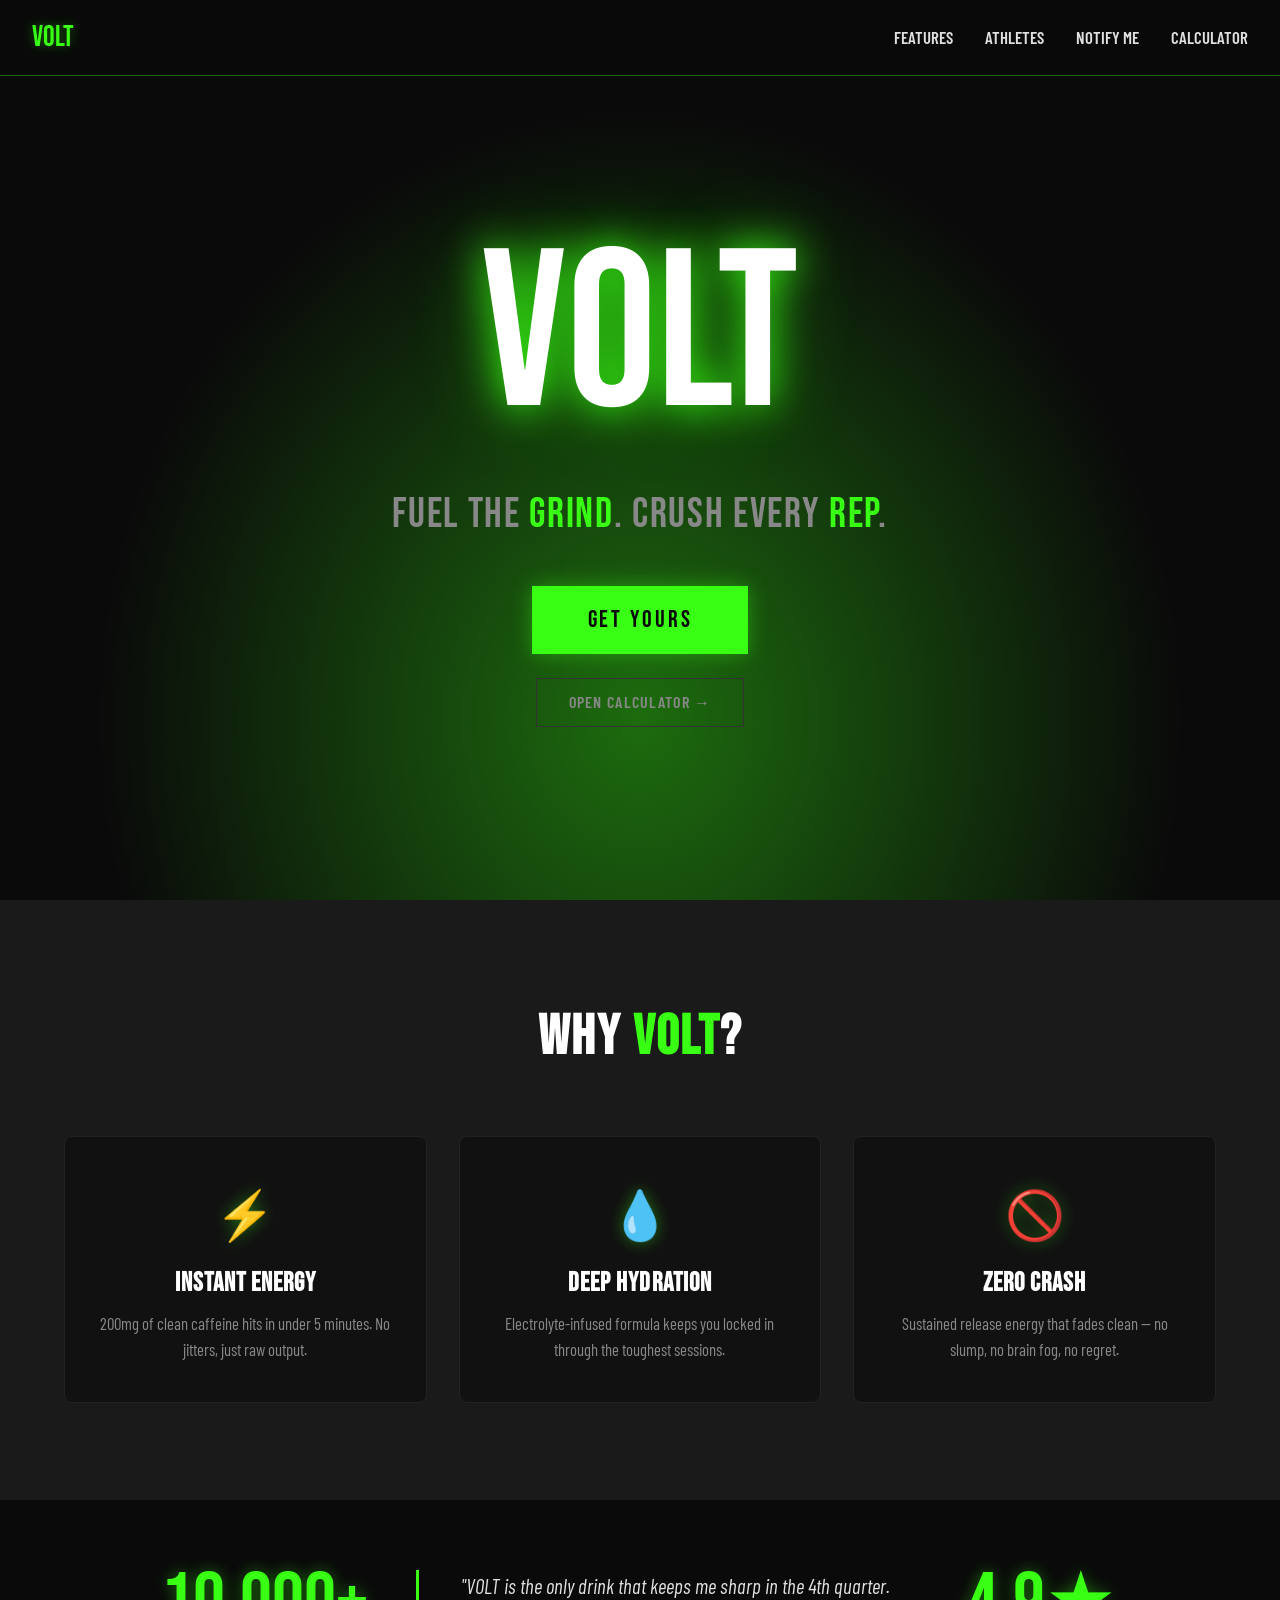
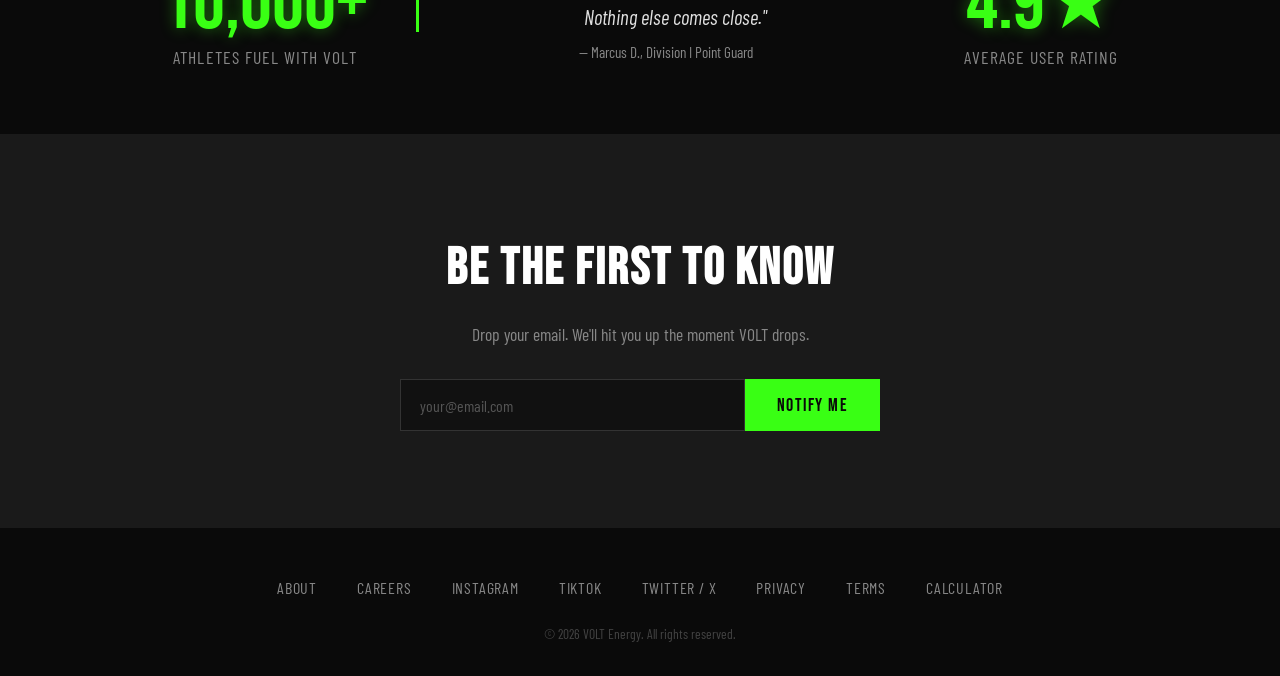
==== index.html @ 62ac21f6 "Add calculation history feature (last 5) + Docker Hub CI/CD workflow" ====
<!DOCTYPE html>
<html lang="en">
<head>
  <meta charset="UTF-8">
  <meta name="viewport" content="width=device-width, initial-scale=1.0">
  <title>VOLT — Unleash Your Power</title>
  <link rel="preconnect" href="https://fonts.googleapis.com">
  <link rel="preconnect" href="https://fonts.gstatic.com" crossorigin>
  <link href="https://fonts.googleapis.com/css2?family=Bebas+Neue&family=Barlow+Condensed:wght@400;600;700&display=swap" rel="stylesheet">
  <style>
    *, *::before, *::after { margin: 0; padding: 0; box-sizing: border-box; }

    :root {
      --neon: #39ff14;
      --neon-dim: #39ff1466;
      --dark: #0a0a0a;
      --dark-card: #111111;
      --dark-surface: #1a1a1a;
      --text: #e0e0e0;
      --text-muted: #888;
    }

    html { scroll-behavior: smooth; }

    body {
      font-family: 'Barlow Condensed', sans-serif;
      background: var(--dark);
      color: var(--text);
      line-height: 1.5;
      overflow-x: hidden;
    }

    h1, h2, h3, .tagline {
      font-family: 'Bebas Neue', sans-serif;
      letter-spacing: 0.04em;
    }

    a { color: var(--neon); text-decoration: none; }
    a:hover { text-decoration: underline; }

    .container {
      max-width: 1200px;
      margin: 0 auto;
      padding: 0 1.5rem;
    }

    /* ─── NAV ─── */
    nav {
      position: fixed;
      top: 0;
      width: 100%;
      display: flex;
      justify-content: space-between;
      align-items: center;
      padding: 1rem 2rem;
      background: rgba(10,10,10,.85);
      backdrop-filter: blur(12px);
      z-index: 100;
      border-bottom: 1px solid var(--neon-dim);
    }
    .logo {
      font-family: 'Bebas Neue', sans-serif;
      font-size: 1.8rem;
      color: var(--neon);
      text-shadow: 0 0 12px var(--neon-dim);
    }
    .nav-links { display: flex; gap: 2rem; list-style: none; }
    .nav-links a {
      font-weight: 600;
      font-size: 1.05rem;
      text-transform: uppercase;
      color: var(--text);
      transition: color .2s;
    }
    .nav-links a:hover { color: var(--neon); text-decoration: none; }

    /* ─── HERO ─── */
    .hero {
      min-height: 100vh;
      display: flex;
      align-items: center;
      justify-content: center;
      text-align: center;
      padding: 8rem 1.5rem 4rem;
      position: relative;
      background:
        radial-gradient(ellipse at 50% 80%, var(--neon-dim) 0%, transparent 60%),
        var(--dark);
    }
    .hero-content { max-width: 800px; }
    .hero .product-name {
      font-family: 'Bebas Neue', sans-serif;
      font-size: clamp(6rem, 18vw, 14rem);
      line-height: 0.9;
      color: #fff;
      text-shadow: 0 0 40px var(--neon), 0 0 80px var(--neon-dim);
      margin-bottom: 0.2em;
    }
    .tagline {
      font-size: clamp(1.4rem, 4vw, 2.6rem);
      text-transform: uppercase;
      margin-bottom: 2.5rem;
      color: var(--text-muted);
    }
    .tagline span { color: var(--neon); }

    .cta-btn {
      display: inline-block;
      padding: 1rem 3.5rem;
      font-family: 'Bebas Neue', sans-serif;
      font-size: 1.5rem;
      letter-spacing: .12em;
      color: var(--dark);
      background: var(--neon);
      border: none;
      cursor: pointer;
      text-transform: uppercase;
      transition: background .25s, box-shadow .25s;
      box-shadow: 0 0 20px var(--neon-dim);
    }
    .cta-btn:hover {
      background: #fff;
      box-shadow: 0 0 30px var(--neon);
      text-decoration: none;
      color: var(--dark);
    }

    .cta-secondary {
      display: inline-block;
      margin-top: 1.5rem;
      padding: .7rem 2rem;
      font-family: 'Barlow Condensed', sans-serif;
      font-size: 1rem;
      font-weight: 600;
      text-transform: uppercase;
      letter-spacing: .08em;
      color: var(--text-muted);
      border: 1px solid #333;
      transition: border-color .25s, color .25s;
    }
    .cta-secondary:hover {
      border-color: var(--neon);
      color: var(--neon);
      text-decoration: none;
    }

    /* ─── FEATURES ─── */
    .features {
      padding: 6rem 0;
      background: var(--dark-surface);
    }
    .section-title {
      font-size: clamp(2.2rem, 5vw, 3.5rem);
      text-align: center;
      margin-bottom: 3.5rem;
      color: #fff;
    }
    .section-title span { color: var(--neon); }
    .features-grid {
      display: grid;
      grid-template-columns: repeat(auto-fit, minmax(260px, 1fr));
      gap: 2rem;
    }
    .feature-card {
      background: var(--dark-card);
      border: 1px solid #222;
      border-radius: 8px;
      padding: 2.5rem 2rem;
      text-align: center;
      transition: border-color .3s, transform .3s;
    }
    .feature-card:hover {
      border-color: var(--neon);
      transform: translateY(-4px);
    }
    .feature-icon {
      font-size: 3rem;
      margin-bottom: 1rem;
      display: block;
      filter: drop-shadow(0 0 8px var(--neon-dim));
    }
    .feature-card h3 {
      font-size: 1.6rem;
      color: #fff;
      margin-bottom: .5rem;
    }
    .feature-card p { color: var(--text-muted); font-size: 1.05rem; }

    /* ─── SOCIAL PROOF ─── */
    .social-proof {
      padding: 4rem 0;
      background: var(--dark);
      border-top: 1px solid #1a1a1a;
      border-bottom: 1px solid #1a1a1a;
    }
    .proof-strip {
      display: flex;
      flex-wrap: wrap;
      justify-content: center;
      align-items: center;
      gap: 3rem;
      text-align: center;
    }
    .stat-number {
      font-family: 'Bebas Neue', sans-serif;
      font-size: clamp(3rem, 8vw, 5rem);
      color: var(--neon);
      line-height: 1;
      text-shadow: 0 0 16px var(--neon-dim);
    }
    .stat-label {
      font-size: 1.1rem;
      color: var(--text-muted);
      text-transform: uppercase;
      letter-spacing: .06em;
    }
    .quote-block {
      max-width: 500px;
    }
    .quote-block blockquote {
      font-size: 1.3rem;
      font-style: italic;
      color: var(--text);
      border-left: 3px solid var(--neon);
      padding-left: 1rem;
      margin-bottom: .5rem;
    }
    .quote-block cite {
      font-style: normal;
      color: var(--text-muted);
      font-size: .95rem;
    }

    /* ─── EMAIL SIGNUP ─── */
    .signup {
      padding: 6rem 0;
      background: var(--dark-surface);
      text-align: center;
    }
    .signup h2 {
      font-size: clamp(2rem, 5vw, 3.2rem);
      margin-bottom: .8rem;
      color: #fff;
    }
    .signup p { color: var(--text-muted); margin-bottom: 2rem; font-size: 1.1rem; }
    .signup-form {
      display: flex;
      gap: 0;
      max-width: 480px;
      margin: 0 auto;
    }
    .signup-form input {
      flex: 1;
      padding: .9rem 1.2rem;
      border: 1px solid #333;
      background: var(--dark-card);
      color: #fff;
      font-family: 'Barlow Condensed', sans-serif;
      font-size: 1rem;
      outline: none;
      transition: border-color .25s;
    }
    .signup-form input::placeholder { color: #555; }
    .signup-form input:focus { border-color: var(--neon); }
    .signup-form button {
      padding: .9rem 2rem;
      background: var(--neon);
      color: var(--dark);
      border: none;
      font-family: 'Bebas Neue', sans-serif;
      font-size: 1.15rem;
      letter-spacing: .08em;
      cursor: pointer;
      transition: background .25s;
    }
    .signup-form button:hover { background: #fff; }
    .signup-confirm {
      display: none;
      margin-top: 1rem;
      color: var(--neon);
      font-weight: 600;
      font-size: 1.05rem;
    }

    /* ─── FOOTER ─── */
    footer {
      padding: 3rem 0 2rem;
      background: var(--dark);
      border-top: 1px solid #1a1a1a;
      text-align: center;
    }
    .footer-links {
      display: flex;
      flex-wrap: wrap;
      justify-content: center;
      gap: 1.5rem 2.5rem;
      list-style: none;
      margin-bottom: 1.5rem;
    }
    .footer-links a {
      color: var(--text-muted);
      font-size: 1rem;
      text-transform: uppercase;
      letter-spacing: .05em;
      transition: color .2s;
    }
    .footer-links a:hover { color: var(--neon); text-decoration: none; }
    .footer-copy { color: #444; font-size: .85rem; }

    /* ─── RESPONSIVE ─── */
    @media (max-width: 768px) {
      .nav-links { gap: 1rem; }
      .nav-links a { font-size: .9rem; }
      .proof-strip { flex-direction: column; gap: 2rem; }
      .signup-form { flex-direction: column; }
      .signup-form button { width: 100%; }
    }
    @media (max-width: 480px) {
      nav { padding: .8rem 1rem; }
      .logo { font-size: 1.4rem; }
      .nav-links { gap: .7rem; }
    }
  </style>
</head>
<body>

<!-- ─── NAV ─── -->
<nav>
  <div class="logo">VOLT</div>
  <ul class="nav-links">
    <li><a href="#features">Features</a></li>
    <li><a href="#proof">Athletes</a></li>
    <li><a href="#signup">Notify Me</a></li>
    <li><a href="calculator/">Calculator</a></li>
  </ul>
</nav>

<!-- ─── HERO ─── -->
<section class="hero" id="hero">
  <div class="hero-content">
    <div class="product-name">VOLT</div>
    <p class="tagline">Fuel the <span>grind</span>. Crush every <span>rep</span>.</p>
    <a href="#signup" class="cta-btn">Get Yours</a>
    <br>
    <a href="calculator/" class="cta-secondary">Open Calculator &rarr;</a>
  </div>
</section>

<!-- ─── FEATURES ─── -->
<section class="features" id="features">
  <div class="container">
    <h2 class="section-title">Why <span>VOLT</span>?</h2>
    <div class="features-grid">
      <div class="feature-card">
        <span class="feature-icon">⚡</span>
        <h3>Instant Energy</h3>
        <p>200mg of clean caffeine hits in under 5 minutes. No jitters, just raw output.</p>
      </div>
      <div class="feature-card">
        <span class="feature-icon">💧</span>
        <h3>Deep Hydration</h3>
        <p>Electrolyte-infused formula keeps you locked in through the toughest sessions.</p>
      </div>
      <div class="feature-card">
        <span class="feature-icon">🚫</span>
        <h3>ZERO Crash</h3>
        <p>Sustained release energy that fades clean — no slump, no brain fog, no regret.</p>
      </div>
    </div>
  </div>
</section>

<!-- ─── SOCIAL PROOF ─── -->
<section class="social-proof" id="proof">
  <div class="container">
    <div class="proof-strip">
      <div>
        <div class="stat-number">10,000+</div>
        <div class="stat-label">Athletes Fuel with VOLT</div>
      </div>
      <div class="quote-block">
        <blockquote>"VOLT is the only drink that keeps me sharp in the 4th quarter. Nothing else comes close."</blockquote>
        <cite>— Marcus D., Division I Point Guard</cite>
      </div>
      <div>
        <div class="stat-number">4.9★</div>
        <div class="stat-label">Average User Rating</div>
      </div>
    </div>
  </div>
</section>

<!-- ─── EMAIL SIGNUP ─── -->
<section class="signup" id="signup">
  <div class="container">
    <h2>Be the First to Know</h2>
    <p>Drop your email. We'll hit you up the moment VOLT drops.</p>
    <form class="signup-form" id="signup-form">
      <input type="email" placeholder="your@email.com" required>
      <button type="submit">Notify Me</button>
    </form>
    <div class="signup-confirm" id="signup-confirm">You're on the list. We'll see you soon. ⚡</div>
  </div>
</section>

<!-- ─── FOOTER ─── -->
<footer>
  <div class="container">
    <ul class="footer-links">
      <li><a href="#">About</a></li>
      <li><a href="#">Careers</a></li>
      <li><a href="#">Instagram</a></li>
      <li><a href="#">TikTok</a></li>
      <li><a href="#">Twitter / X</a></li>
      <li><a href="#">Privacy</a></li>
      <li><a href="#">Terms</a></li>
      <li><a href="calculator/">Calculator</a></li>
    </ul>
    <p class="footer-copy">&copy; 2026 VOLT Energy. All rights reserved.</p>
  </div>
</footer>

<script>
  document.getElementById('signup-form').addEventListener('submit', function(e) {
    e.preventDefault();
    this.style.display = 'none';
    document.getElementById('signup-confirm').style.display = 'block';
  });
</script>

</body>
</html>
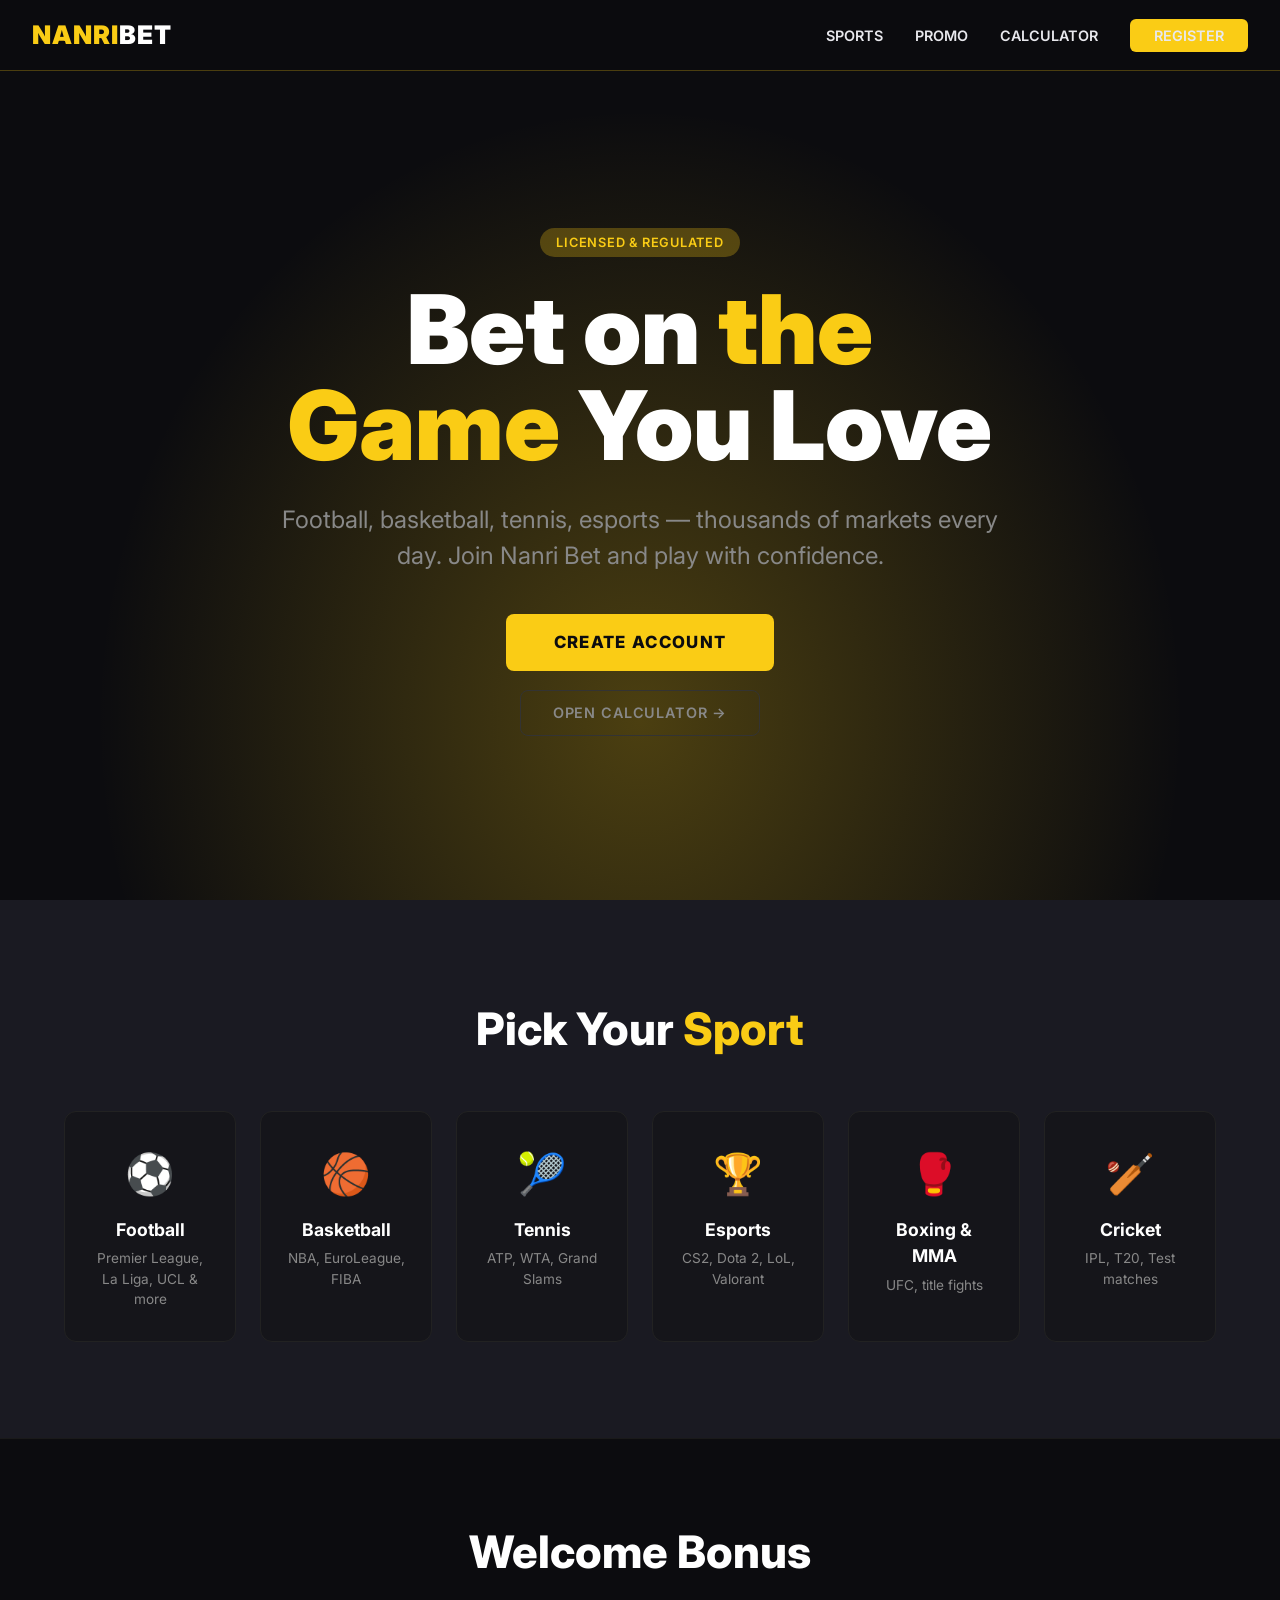
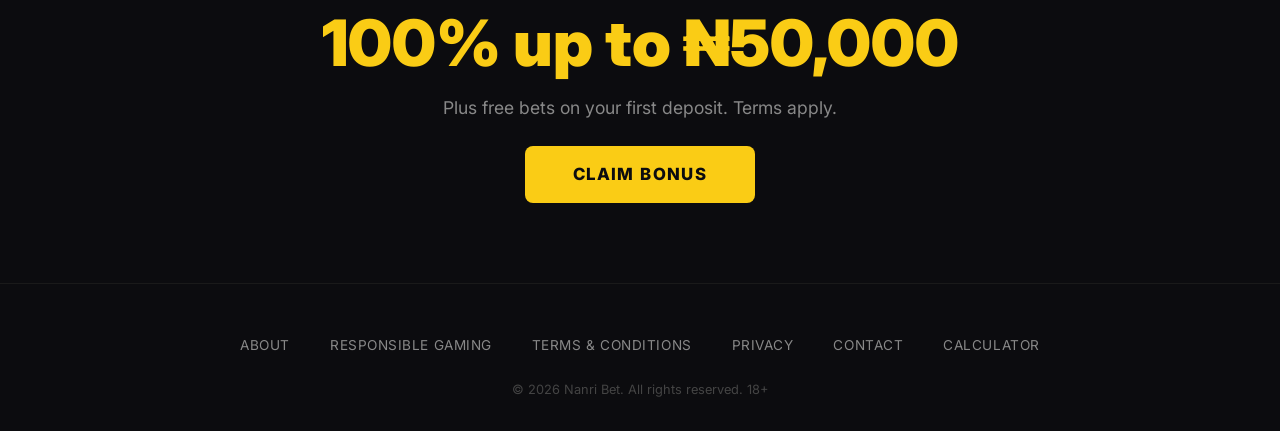
==== commit 681f7d8d: "Rebrand landing to Nanri Bet; improve history UI spacing and layout" ====
--- a/index.html
+++ b/index.html
@@ -1,41 +1,36 @@
 <!DOCTYPE html>
 <html lang="en">
 <head>
-  <meta charset="UTF-8">
-  <meta name="viewport" content="width=device-width, initial-scale=1.0">
-  <title>VOLT — Unleash Your Power</title>
-  <link rel="preconnect" href="https://fonts.googleapis.com">
-  <link rel="preconnect" href="https://fonts.gstatic.com" crossorigin>
-  <link href="https://fonts.googleapis.com/css2?family=Bebas+Neue&family=Barlow+Condensed:wght@400;600;700&display=swap" rel="stylesheet">
+  <meta charset="UTF-8" />
+  <meta name="viewport" content="width=device-width, initial-scale=1.0" />
+  <title>Nanri Bet — Bet on the Game You Love</title>
+  <link rel="preconnect" href="https://fonts.googleapis.com" />
+  <link rel="preconnect" href="https://fonts.gstatic.com" crossorigin />
+  <link href="https://fonts.googleapis.com/css2?family=Inter:wght@400;600;700;800;900&display=swap" rel="stylesheet" />
   <style>
     *, *::before, *::after { margin: 0; padding: 0; box-sizing: border-box; }
 
     :root {
-      --neon: #39ff14;
-      --neon-dim: #39ff1466;
-      --dark: #0a0a0a;
-      --dark-card: #111111;
-      --dark-surface: #1a1a1a;
-      --text: #e0e0e0;
+      --accent: #facc15;
+      --accent-dim: #facc1544;
+      --dark: #0c0c0f;
+      --dark-card: #15151a;
+      --dark-surface: #1a1a22;
+      --text: #e8e8ed;
       --text-muted: #888;
     }
 
     html { scroll-behavior: smooth; }
 
     body {
-      font-family: 'Barlow Condensed', sans-serif;
+      font-family: 'Inter', sans-serif;
       background: var(--dark);
       color: var(--text);
       line-height: 1.5;
       overflow-x: hidden;
     }
 
-    h1, h2, h3, .tagline {
-      font-family: 'Bebas Neue', sans-serif;
-      letter-spacing: 0.04em;
-    }
-
-    a { color: var(--neon); text-decoration: none; }
+    a { color: var(--accent); text-decoration: none; }
     a:hover { text-decoration: underline; }
 
     .container {
@@ -44,7 +39,6 @@
       padding: 0 1.5rem;
     }
 
-    /* ─── NAV ─── */
     nav {
       position: fixed;
       top: 0;
@@ -53,28 +47,43 @@
       justify-content: space-between;
       align-items: center;
       padding: 1rem 2rem;
-      background: rgba(10,10,10,.85);
+      background: rgba(12,12,15,.85);
       backdrop-filter: blur(12px);
       z-index: 100;
-      border-bottom: 1px solid var(--neon-dim);
-    }
+      border-bottom: 1px solid var(--accent-dim);
+    }
+
     .logo {
-      font-family: 'Bebas Neue', sans-serif;
-      font-size: 1.8rem;
-      color: var(--neon);
-      text-shadow: 0 0 12px var(--neon-dim);
-    }
-    .nav-links { display: flex; gap: 2rem; list-style: none; }
+      font-weight: 900;
+      font-size: 1.6rem;
+      color: var(--accent);
+      text-transform: uppercase;
+      letter-spacing: 0.04em;
+    }
+    .logo span { color: #fff; }
+
+    .nav-links { display: flex; gap: 2rem; list-style: none; align-items: center; }
     .nav-links a {
       font-weight: 600;
-      font-size: 1.05rem;
+      font-size: 0.9rem;
       text-transform: uppercase;
       color: var(--text);
       transition: color .2s;
     }
-    .nav-links a:hover { color: var(--neon); text-decoration: none; }
-
-    /* ─── HERO ─── */
+    .nav-links a:hover { color: var(--accent); text-decoration: none; }
+
+    .btn-signup {
+      background: var(--accent);
+      color: var(--dark);
+      padding: 0.5rem 1.5rem;
+      border-radius: 6px;
+      font-weight: 700;
+      font-size: 0.85rem;
+      text-transform: uppercase;
+      transition: background .25s;
+    }
+    .btn-signup:hover { background: #e6b800; color: var(--dark); text-decoration: none; }
+
     .hero {
       min-height: 100vh;
       display: flex;
@@ -84,209 +93,140 @@
       padding: 8rem 1.5rem 4rem;
       position: relative;
       background:
-        radial-gradient(ellipse at 50% 80%, var(--neon-dim) 0%, transparent 60%),
+        radial-gradient(ellipse at 50% 80%, var(--accent-dim) 0%, transparent 60%),
         var(--dark);
     }
-    .hero-content { max-width: 800px; }
-    .hero .product-name {
-      font-family: 'Bebas Neue', sans-serif;
-      font-size: clamp(6rem, 18vw, 14rem);
-      line-height: 0.9;
+
+    .hero-content { max-width: 750px; }
+
+    .hero-badge {
+      display: inline-block;
+      background: var(--accent-dim);
+      color: var(--accent);
+      padding: 0.3rem 1rem;
+      border-radius: 20px;
+      font-size: 0.8rem;
+      font-weight: 600;
+      text-transform: uppercase;
+      letter-spacing: 0.06em;
+      margin-bottom: 1.5rem;
+    }
+
+    .hero h1 {
+      font-size: clamp(3rem, 10vw, 6rem);
+      font-weight: 900;
+      line-height: 1;
       color: #fff;
-      text-shadow: 0 0 40px var(--neon), 0 0 80px var(--neon-dim);
-      margin-bottom: 0.2em;
-    }
-    .tagline {
-      font-size: clamp(1.4rem, 4vw, 2.6rem);
-      text-transform: uppercase;
+      margin-bottom: 0.3em;
+    }
+    .hero h1 span { color: var(--accent); }
+
+    .hero .subtitle {
+      font-size: clamp(1.1rem, 3vw, 1.5rem);
+      color: var(--text-muted);
       margin-bottom: 2.5rem;
-      color: var(--text-muted);
-    }
-    .tagline span { color: var(--neon); }
+    }
 
     .cta-btn {
       display: inline-block;
-      padding: 1rem 3.5rem;
-      font-family: 'Bebas Neue', sans-serif;
-      font-size: 1.5rem;
-      letter-spacing: .12em;
+      padding: 1rem 3rem;
+      font-weight: 800;
+      font-size: 1.05rem;
+      text-transform: uppercase;
+      letter-spacing: .08em;
       color: var(--dark);
-      background: var(--neon);
+      background: var(--accent);
       border: none;
+      border-radius: 8px;
       cursor: pointer;
-      text-transform: uppercase;
-      transition: background .25s, box-shadow .25s;
-      box-shadow: 0 0 20px var(--neon-dim);
-    }
-    .cta-btn:hover {
-      background: #fff;
-      box-shadow: 0 0 30px var(--neon);
-      text-decoration: none;
-      color: var(--dark);
-    }
+      transition: background .25s;
+    }
+    .cta-btn:hover { background: #e6b800; text-decoration: none; color: var(--dark); }
 
     .cta-secondary {
       display: inline-block;
-      margin-top: 1.5rem;
+      margin-top: 1.2rem;
       padding: .7rem 2rem;
-      font-family: 'Barlow Condensed', sans-serif;
-      font-size: 1rem;
       font-weight: 600;
-      text-transform: uppercase;
-      letter-spacing: .08em;
+      font-size: 0.9rem;
+      text-transform: uppercase;
+      letter-spacing: .06em;
       color: var(--text-muted);
       border: 1px solid #333;
+      border-radius: 8px;
       transition: border-color .25s, color .25s;
     }
-    .cta-secondary:hover {
-      border-color: var(--neon);
-      color: var(--neon);
-      text-decoration: none;
-    }
-
-    /* ─── FEATURES ─── */
-    .features {
+    .cta-secondary:hover { border-color: var(--accent); color: var(--accent); text-decoration: none; }
+
+    .sports {
       padding: 6rem 0;
       background: var(--dark-surface);
     }
     .section-title {
-      font-size: clamp(2.2rem, 5vw, 3.5rem);
-      text-align: center;
-      margin-bottom: 3.5rem;
+      font-size: clamp(1.8rem, 4vw, 2.8rem);
+      font-weight: 800;
+      text-align: center;
+      margin-bottom: 3rem;
       color: #fff;
     }
-    .section-title span { color: var(--neon); }
-    .features-grid {
+    .section-title span { color: var(--accent); }
+
+    .sports-grid {
       display: grid;
-      grid-template-columns: repeat(auto-fit, minmax(260px, 1fr));
-      gap: 2rem;
-    }
-    .feature-card {
+      grid-template-columns: repeat(auto-fit, minmax(160px, 1fr));
+      gap: 1.5rem;
+    }
+
+    .sport-card {
       background: var(--dark-card);
       border: 1px solid #222;
-      border-radius: 8px;
-      padding: 2.5rem 2rem;
+      border-radius: 12px;
+      padding: 2rem 1.5rem;
       text-align: center;
       transition: border-color .3s, transform .3s;
-    }
-    .feature-card:hover {
-      border-color: var(--neon);
+      cursor: pointer;
+    }
+    .sport-card:hover {
+      border-color: var(--accent);
       transform: translateY(-4px);
     }
-    .feature-icon {
-      font-size: 3rem;
-      margin-bottom: 1rem;
+    .sport-icon {
+      font-size: 2.5rem;
+      margin-bottom: 0.8rem;
       display: block;
-      filter: drop-shadow(0 0 8px var(--neon-dim));
-    }
-    .feature-card h3 {
-      font-size: 1.6rem;
+    }
+    .sport-card h3 {
+      font-size: 1.1rem;
+      font-weight: 700;
       color: #fff;
-      margin-bottom: .5rem;
-    }
-    .feature-card p { color: var(--text-muted); font-size: 1.05rem; }
-
-    /* ─── SOCIAL PROOF ─── */
-    .social-proof {
-      padding: 4rem 0;
+      margin-bottom: 0.3rem;
+    }
+    .sport-card p { color: var(--text-muted); font-size: 0.85rem; }
+
+    .promo {
+      padding: 5rem 0;
       background: var(--dark);
+      text-align: center;
       border-top: 1px solid #1a1a1a;
       border-bottom: 1px solid #1a1a1a;
     }
-    .proof-strip {
-      display: flex;
-      flex-wrap: wrap;
-      justify-content: center;
-      align-items: center;
-      gap: 3rem;
-      text-align: center;
-    }
-    .stat-number {
-      font-family: 'Bebas Neue', sans-serif;
-      font-size: clamp(3rem, 8vw, 5rem);
-      color: var(--neon);
-      line-height: 1;
-      text-shadow: 0 0 16px var(--neon-dim);
-    }
-    .stat-label {
-      font-size: 1.1rem;
-      color: var(--text-muted);
-      text-transform: uppercase;
-      letter-spacing: .06em;
-    }
-    .quote-block {
-      max-width: 500px;
-    }
-    .quote-block blockquote {
-      font-size: 1.3rem;
-      font-style: italic;
-      color: var(--text);
-      border-left: 3px solid var(--neon);
-      padding-left: 1rem;
-      margin-bottom: .5rem;
-    }
-    .quote-block cite {
-      font-style: normal;
-      color: var(--text-muted);
-      font-size: .95rem;
-    }
-
-    /* ─── EMAIL SIGNUP ─── */
-    .signup {
-      padding: 6rem 0;
-      background: var(--dark-surface);
-      text-align: center;
-    }
-    .signup h2 {
-      font-size: clamp(2rem, 5vw, 3.2rem);
-      margin-bottom: .8rem;
+    .promo h2 {
+      font-size: clamp(1.8rem, 4vw, 2.8rem);
+      font-weight: 800;
       color: #fff;
-    }
-    .signup p { color: var(--text-muted); margin-bottom: 2rem; font-size: 1.1rem; }
-    .signup-form {
-      display: flex;
-      gap: 0;
-      max-width: 480px;
-      margin: 0 auto;
-    }
-    .signup-form input {
-      flex: 1;
-      padding: .9rem 1.2rem;
-      border: 1px solid #333;
-      background: var(--dark-card);
-      color: #fff;
-      font-family: 'Barlow Condensed', sans-serif;
-      font-size: 1rem;
-      outline: none;
-      transition: border-color .25s;
-    }
-    .signup-form input::placeholder { color: #555; }
-    .signup-form input:focus { border-color: var(--neon); }
-    .signup-form button {
-      padding: .9rem 2rem;
-      background: var(--neon);
-      color: var(--dark);
-      border: none;
-      font-family: 'Bebas Neue', sans-serif;
-      font-size: 1.15rem;
-      letter-spacing: .08em;
-      cursor: pointer;
-      transition: background .25s;
-    }
-    .signup-form button:hover { background: #fff; }
-    .signup-confirm {
-      display: none;
-      margin-top: 1rem;
-      color: var(--neon);
-      font-weight: 600;
-      font-size: 1.05rem;
-    }
-
-    /* ─── FOOTER ─── */
+      margin-bottom: 0.5rem;
+    }
+    .promo .big {
+      font-size: clamp(2.5rem, 6vw, 4rem);
+      font-weight: 900;
+      color: var(--accent);
+      margin-bottom: 0.3rem;
+    }
+    .promo p { color: var(--text-muted); font-size: 1.1rem; }
+
     footer {
       padding: 3rem 0 2rem;
       background: var(--dark);
-      border-top: 1px solid #1a1a1a;
       text-align: center;
     }
     .footer-links {
@@ -299,134 +239,110 @@
     }
     .footer-links a {
       color: var(--text-muted);
-      font-size: 1rem;
-      text-transform: uppercase;
-      letter-spacing: .05em;
+      font-size: 0.85rem;
+      text-transform: uppercase;
+      letter-spacing: .04em;
       transition: color .2s;
     }
-    .footer-links a:hover { color: var(--neon); text-decoration: none; }
-    .footer-copy { color: #444; font-size: .85rem; }
-
-    /* ─── RESPONSIVE ─── */
+    .footer-links a:hover { color: var(--accent); text-decoration: none; }
+    .footer-copy { color: #444; font-size: 0.8rem; }
+
     @media (max-width: 768px) {
       .nav-links { gap: 1rem; }
-      .nav-links a { font-size: .9rem; }
-      .proof-strip { flex-direction: column; gap: 2rem; }
-      .signup-form { flex-direction: column; }
-      .signup-form button { width: 100%; }
+      .nav-links a { font-size: 0.75rem; }
+      .sports-grid { grid-template-columns: repeat(2, 1fr); }
     }
     @media (max-width: 480px) {
-      nav { padding: .8rem 1rem; }
-      .logo { font-size: 1.4rem; }
-      .nav-links { gap: .7rem; }
+      nav { padding: 0.8rem 1rem; }
+      .logo { font-size: 1.3rem; }
+      .nav-links { gap: 0.6rem; }
+      .sports-grid { grid-template-columns: 1fr 1fr; }
     }
   </style>
 </head>
 <body>
 
-<!-- ─── NAV ─── -->
 <nav>
-  <div class="logo">VOLT</div>
+  <div class="logo">Nanri<span>Bet</span></div>
   <ul class="nav-links">
-    <li><a href="#features">Features</a></li>
-    <li><a href="#proof">Athletes</a></li>
-    <li><a href="#signup">Notify Me</a></li>
+    <li><a href="#sports">Sports</a></li>
+    <li><a href="#promo">Promo</a></li>
     <li><a href="calculator/">Calculator</a></li>
+    <li><a href="#" class="btn-signup">Register</a></li>
   </ul>
 </nav>
 
-<!-- ─── HERO ─── -->
-<section class="hero" id="hero">
+<section class="hero">
   <div class="hero-content">
-    <div class="product-name">VOLT</div>
-    <p class="tagline">Fuel the <span>grind</span>. Crush every <span>rep</span>.</p>
-    <a href="#signup" class="cta-btn">Get Yours</a>
-    <br>
+    <div class="hero-badge">Licensed &amp; Regulated</div>
+    <h1>Bet on <span>the Game</span> You Love</h1>
+    <p class="subtitle">Football, basketball, tennis, esports &mdash; thousands of markets every day. Join Nanri Bet and play with confidence.</p>
+    <a href="#" class="cta-btn">Create Account</a>
+    <br />
     <a href="calculator/" class="cta-secondary">Open Calculator &rarr;</a>
   </div>
 </section>
 
-<!-- ─── FEATURES ─── -->
-<section class="features" id="features">
+<section class="sports" id="sports">
   <div class="container">
-    <h2 class="section-title">Why <span>VOLT</span>?</h2>
-    <div class="features-grid">
-      <div class="feature-card">
-        <span class="feature-icon">⚡</span>
-        <h3>Instant Energy</h3>
-        <p>200mg of clean caffeine hits in under 5 minutes. No jitters, just raw output.</p>
-      </div>
-      <div class="feature-card">
-        <span class="feature-icon">💧</span>
-        <h3>Deep Hydration</h3>
-        <p>Electrolyte-infused formula keeps you locked in through the toughest sessions.</p>
-      </div>
-      <div class="feature-card">
-        <span class="feature-icon">🚫</span>
-        <h3>ZERO Crash</h3>
-        <p>Sustained release energy that fades clean — no slump, no brain fog, no regret.</p>
+    <h2 class="section-title">Pick Your <span>Sport</span></h2>
+    <div class="sports-grid">
+      <div class="sport-card">
+        <span class="sport-icon">⚽</span>
+        <h3>Football</h3>
+        <p>Premier League, La Liga, UCL &amp; more</p>
+      </div>
+      <div class="sport-card">
+        <span class="sport-icon">🏀</span>
+        <h3>Basketball</h3>
+        <p>NBA, EuroLeague, FIBA</p>
+      </div>
+      <div class="sport-card">
+        <span class="sport-icon">🎾</span>
+        <h3>Tennis</h3>
+        <p>ATP, WTA, Grand Slams</p>
+      </div>
+      <div class="sport-card">
+        <span class="sport-icon">🏆</span>
+        <h3>Esports</h3>
+        <p>CS2, Dota 2, LoL, Valorant</p>
+      </div>
+      <div class="sport-card">
+        <span class="sport-icon">🥊</span>
+        <h3>Boxing &amp; MMA</h3>
+        <p>UFC, title fights</p>
+      </div>
+      <div class="sport-card">
+        <span class="sport-icon">🏏</span>
+        <h3>Cricket</h3>
+        <p>IPL, T20, Test matches</p>
       </div>
     </div>
   </div>
 </section>
 
-<!-- ─── SOCIAL PROOF ─── -->
-<section class="social-proof" id="proof">
+<section class="promo" id="promo">
   <div class="container">
-    <div class="proof-strip">
-      <div>
-        <div class="stat-number">10,000+</div>
-        <div class="stat-label">Athletes Fuel with VOLT</div>
-      </div>
-      <div class="quote-block">
-        <blockquote>"VOLT is the only drink that keeps me sharp in the 4th quarter. Nothing else comes close."</blockquote>
-        <cite>— Marcus D., Division I Point Guard</cite>
-      </div>
-      <div>
-        <div class="stat-number">4.9★</div>
-        <div class="stat-label">Average User Rating</div>
-      </div>
-    </div>
+    <h2>Welcome Bonus</h2>
+    <div class="big">100% up to ₦50,000</div>
+    <p>Plus free bets on your first deposit. Terms apply.</p>
+    <a href="#" class="cta-btn" style="margin-top: 1.5rem;">Claim Bonus</a>
   </div>
 </section>
 
-<!-- ─── EMAIL SIGNUP ─── -->
-<section class="signup" id="signup">
-  <div class="container">
-    <h2>Be the First to Know</h2>
-    <p>Drop your email. We'll hit you up the moment VOLT drops.</p>
-    <form class="signup-form" id="signup-form">
-      <input type="email" placeholder="your@email.com" required>
-      <button type="submit">Notify Me</button>
-    </form>
-    <div class="signup-confirm" id="signup-confirm">You're on the list. We'll see you soon. ⚡</div>
-  </div>
-</section>
-
-<!-- ─── FOOTER ─── -->
 <footer>
   <div class="container">
     <ul class="footer-links">
       <li><a href="#">About</a></li>
-      <li><a href="#">Careers</a></li>
-      <li><a href="#">Instagram</a></li>
-      <li><a href="#">TikTok</a></li>
-      <li><a href="#">Twitter / X</a></li>
+      <li><a href="#">Responsible Gaming</a></li>
+      <li><a href="#">Terms &amp; Conditions</a></li>
       <li><a href="#">Privacy</a></li>
-      <li><a href="#">Terms</a></li>
+      <li><a href="#">Contact</a></li>
       <li><a href="calculator/">Calculator</a></li>
     </ul>
-    <p class="footer-copy">&copy; 2026 VOLT Energy. All rights reserved.</p>
+    <p class="footer-copy">&copy; 2026 Nanri Bet. All rights reserved. 18+</p>
   </div>
 </footer>
 
-<script>
-  document.getElementById('signup-form').addEventListener('submit', function(e) {
-    e.preventDefault();
-    this.style.display = 'none';
-    document.getElementById('signup-confirm').style.display = 'block';
-  });
-</script>
-
 </body>
 </html>
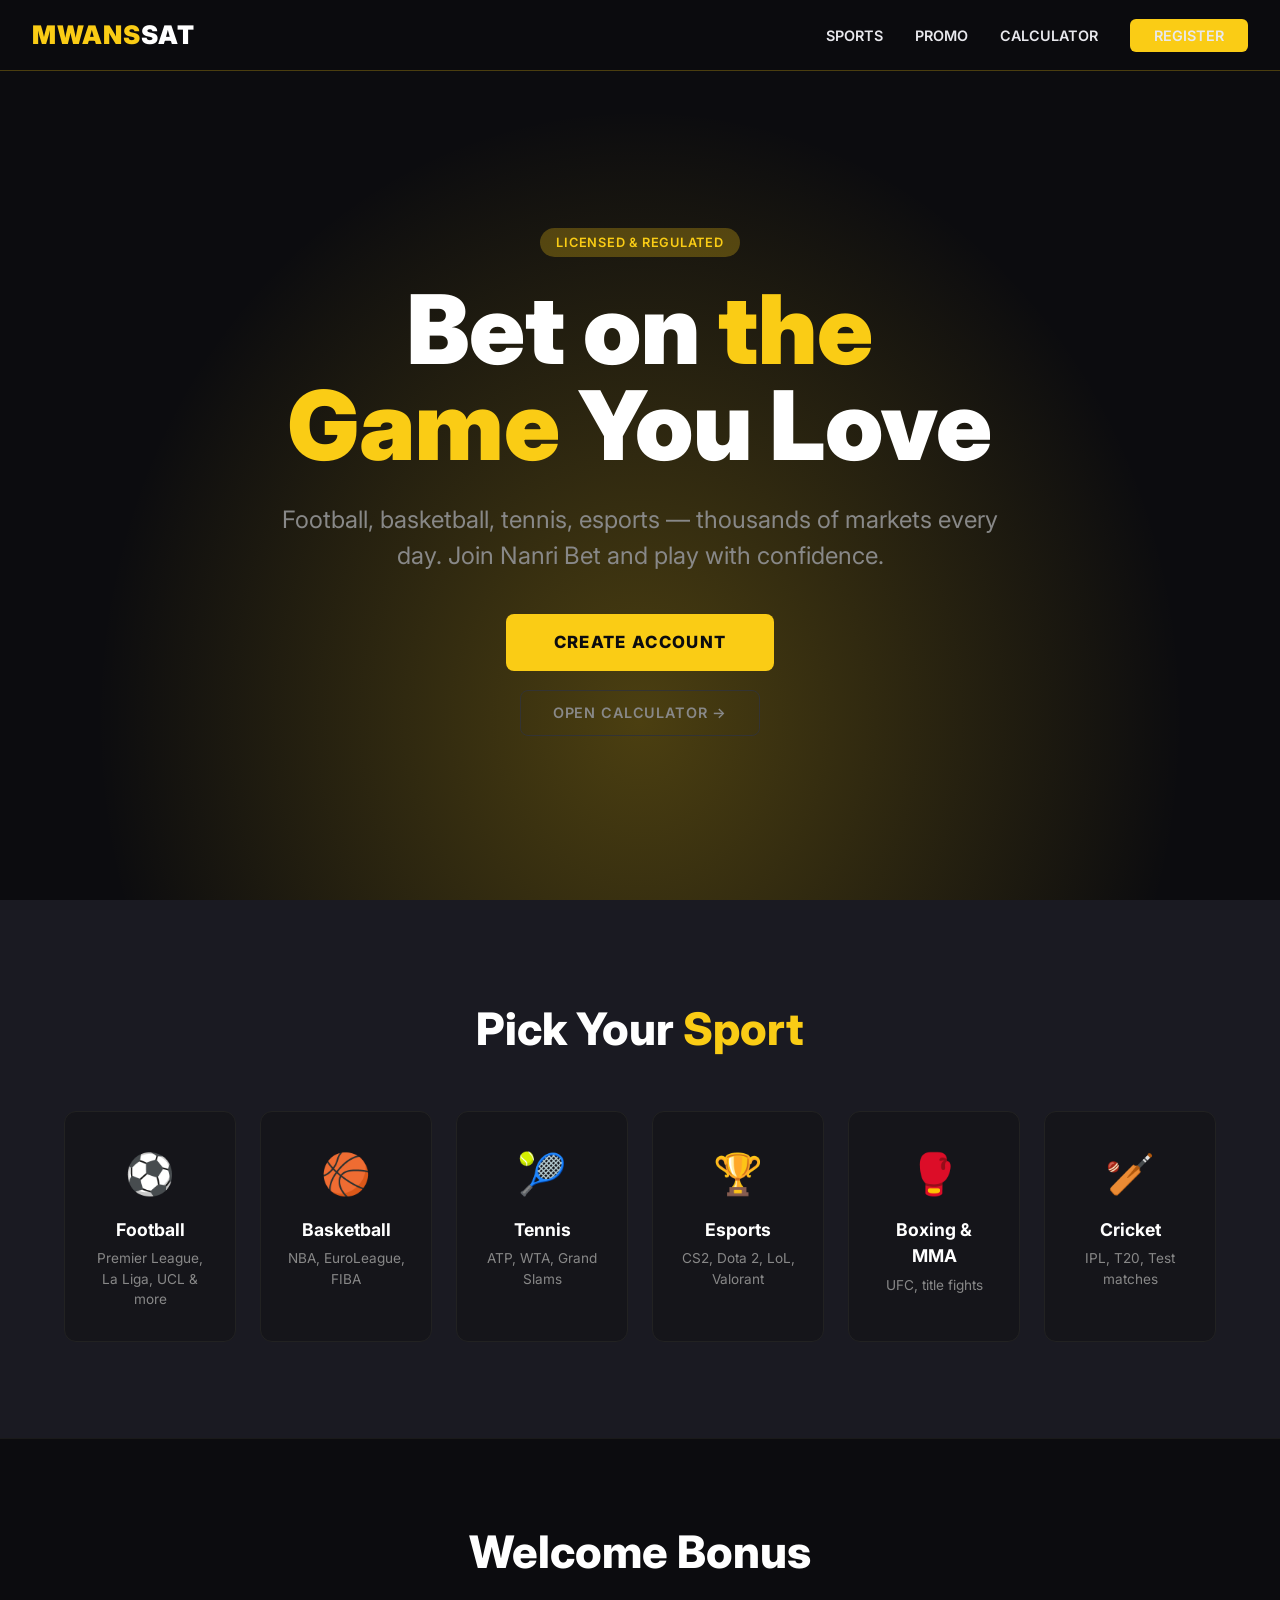
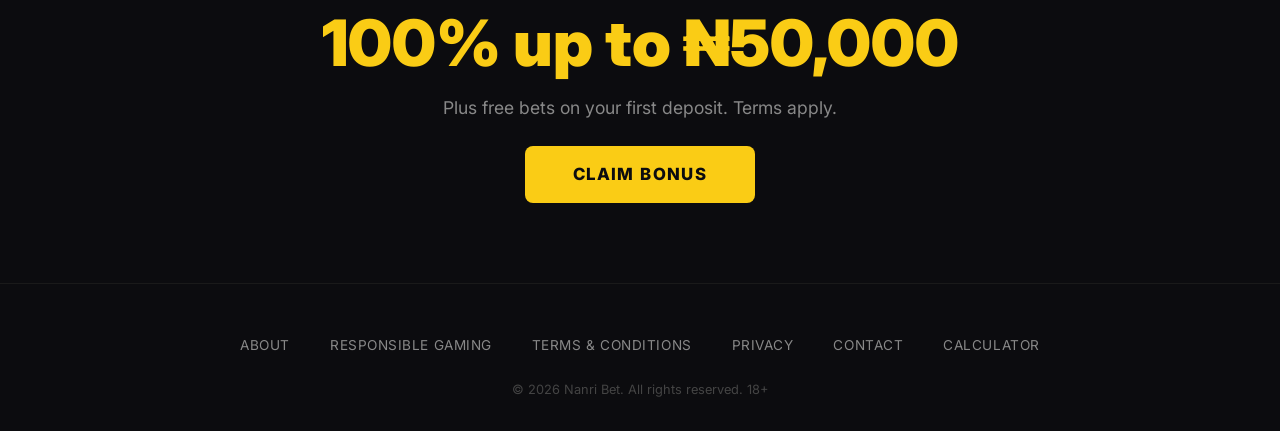
==== commit bce810d9: "changed logo nam" ====
--- a/index.html
+++ b/index.html
@@ -263,7 +263,7 @@
 <body>
 
 <nav>
-  <div class="logo">Nanri<span>Bet</span></div>
+  <div class="logo">Mwans<span>Sat</span></div>
   <ul class="nav-links">
     <li><a href="#sports">Sports</a></li>
     <li><a href="#promo">Promo</a></li>
